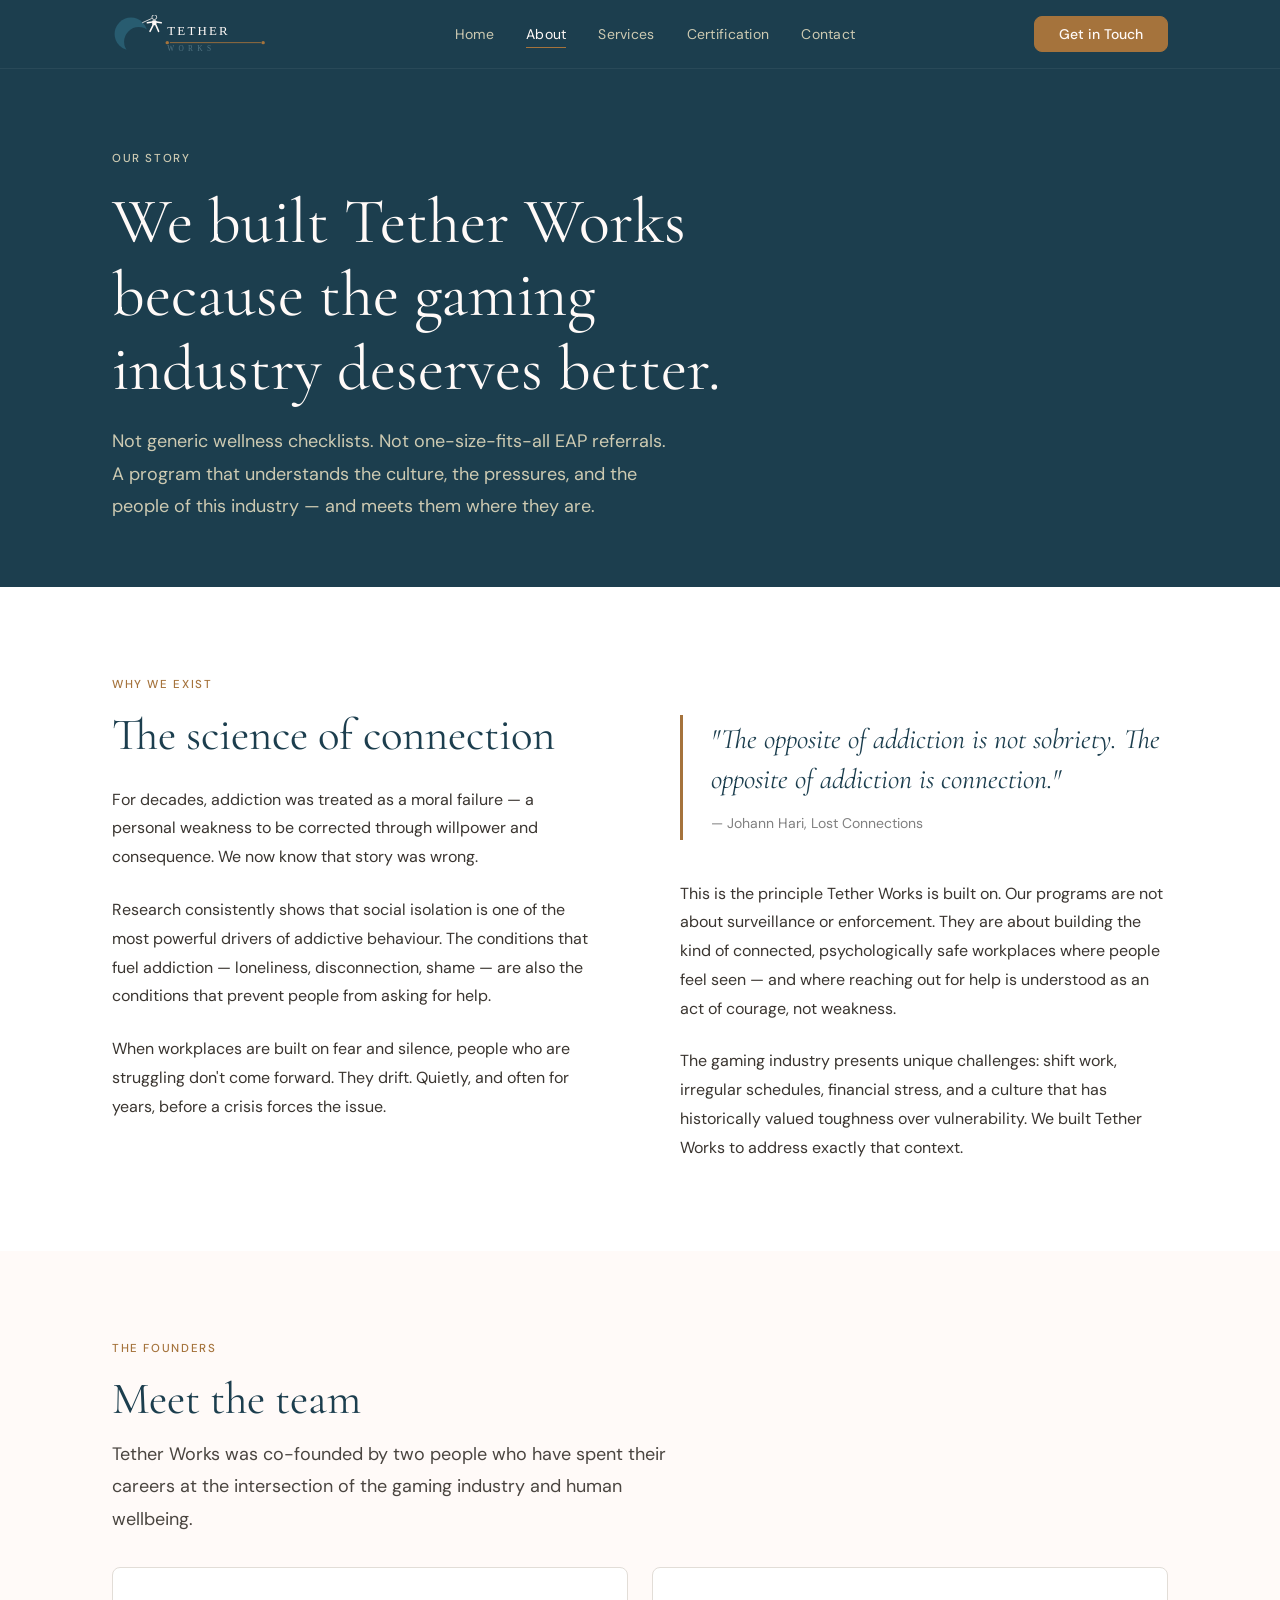
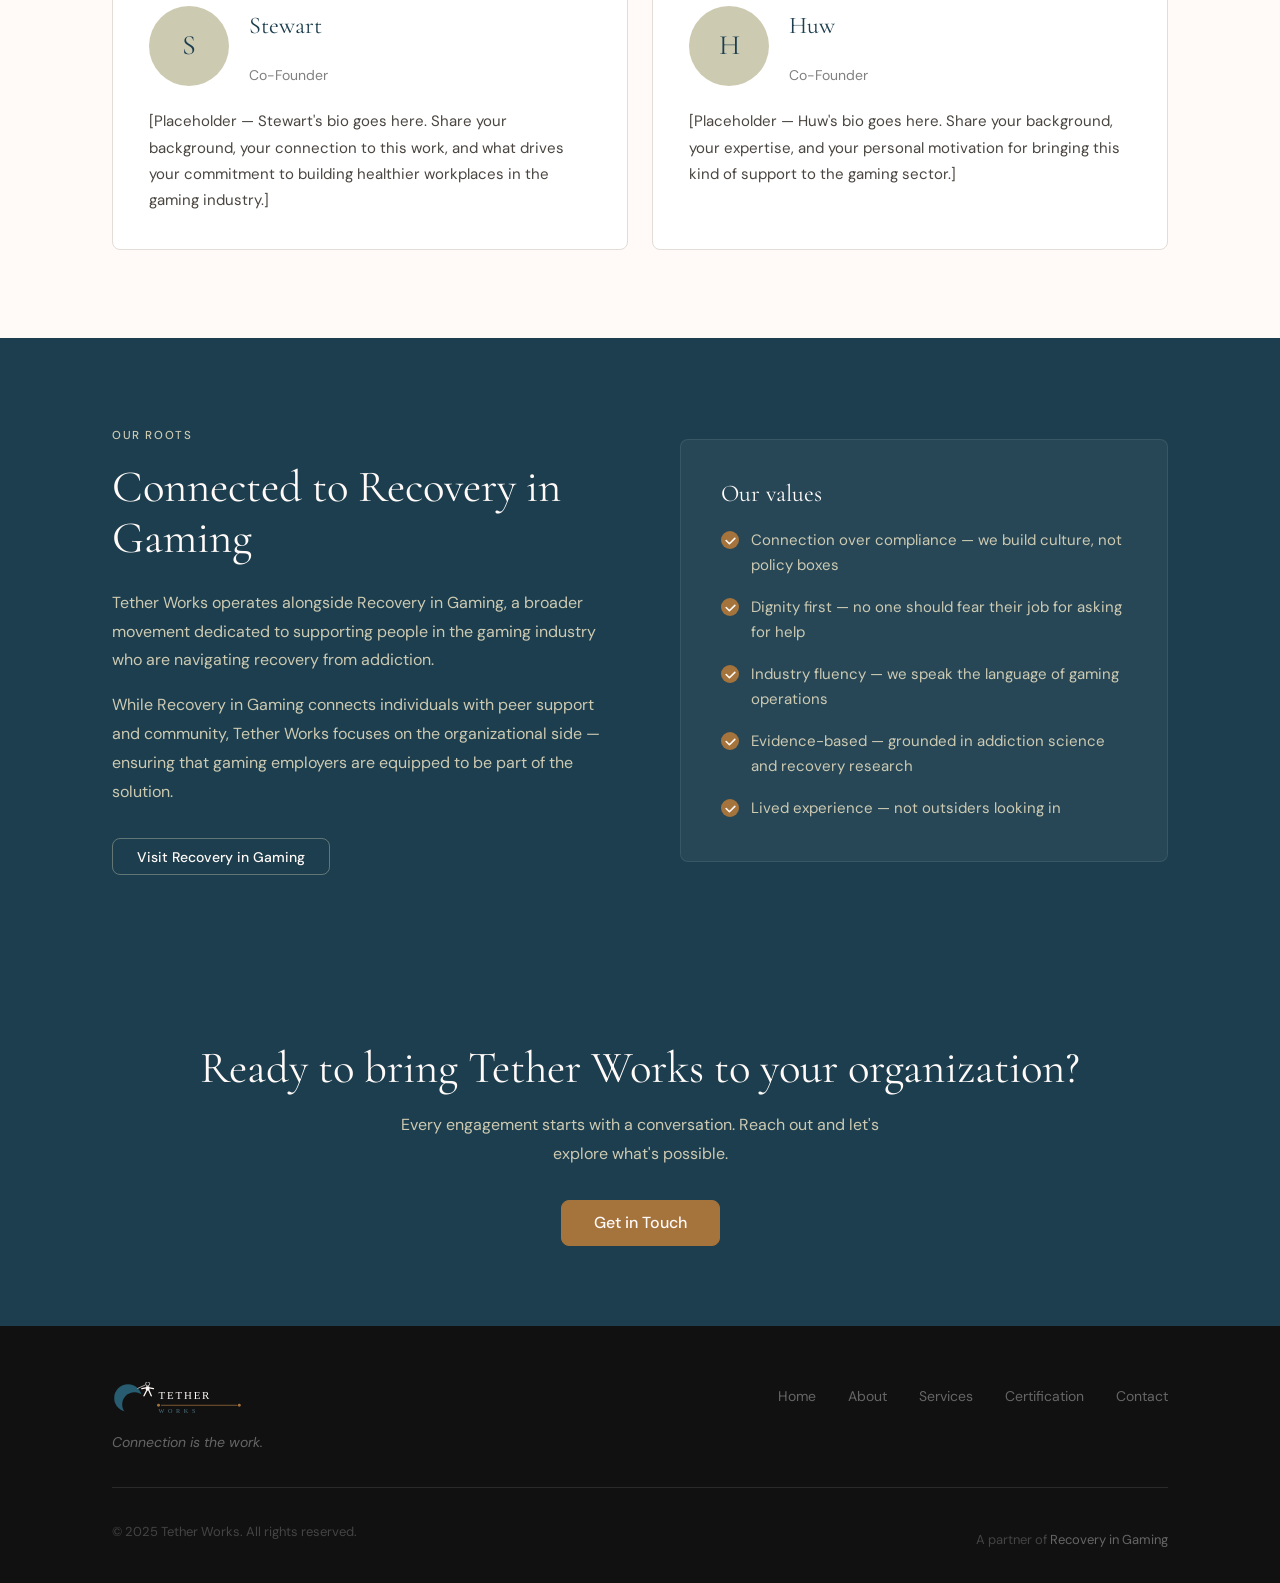
==== about.html @ 8a62e348 "Add files via upload" ====
<!DOCTYPE html>
<html lang="en">
<head>
  <meta charset="UTF-8">
  <meta name="viewport" content="width=device-width, initial-scale=1.0">
  <title>About — Tether Works</title>
  <meta name="description" content="Tether Works was founded on a simple belief: that the opposite of addiction is connection. Meet the team behind the work.">
  <link rel="stylesheet" href="assets/css/style.css">
</head>
<body>

<nav>
  <div class="nav-inner">
    <a href="index.html" class="nav-logo">
      <svg viewBox="0 0 190 44" xmlns="http://www.w3.org/2000/svg">
        <defs><mask id="nm"><rect width="60" height="44" fill="white"/><circle cx="31" cy="31" r="17" fill="black"/></mask></defs>
        <circle cx="22" cy="22" r="19" fill="#285C70" mask="url(#nm)"/>
        <line x1="35" y1="9" x2="46" y2="4" stroke="#FFFAF8" stroke-width="0.9"/>
        <circle cx="49" cy="2.5" r="2.8" fill="none" stroke="#FFFAF8" stroke-width="0.9"/>
        <rect x="46.5" y="6" width="5" height="6" rx="1.5" fill="#FFFAF8"/>
        <line x1="41" y1="9" x2="46.5" y2="8" stroke="#FFFAF8" stroke-width="1.8" stroke-linecap="round"/>
        <line x1="51.5" y1="8" x2="57" y2="9" stroke="#FFFAF8" stroke-width="1.8" stroke-linecap="round"/>
        <line x1="47.5" y1="12" x2="44" y2="19" stroke="#FFFAF8" stroke-width="1.8" stroke-linecap="round"/>
        <line x1="51" y1="12" x2="54" y2="19" stroke="#FFFAF8" stroke-width="1.8" stroke-linecap="round"/>
        <text x="64" y="23" font-size="15" fill="#FFFAF8" font-family="Georgia, serif" letter-spacing="2.5">TETHER</text>
        <circle cx="64" cy="32" r="2" fill="#A5733C"/>
        <line x1="67.5" y1="32" x2="172" y2="32" stroke="#A5733C" stroke-width="1" stroke-linecap="round"/>
        <circle cx="175" cy="32" r="2" fill="#A5733C"/>
        <text x="64" y="42" font-size="8.5" fill="#517380" font-family="Georgia, serif" letter-spacing="5">WORKS</text>
      </svg>
    </a>
    <ul class="nav-links">
      <li><a href="index.html">Home</a></li>
      <li><a href="about.html" class="active">About</a></li>
      <li><a href="services.html">Services</a></li>
      <li><a href="certification.html">Certification</a></li>
      <li><a href="contact.html">Contact</a></li>
    </ul>
    <a href="contact.html" class="btn btn-primary">Get in Touch</a>
  </div>
</nav>

<!-- PAGE HEADER -->
<section class="page-header">
  <div class="container">
    <span class="section-label on-dark" style="color: var(--fog);">Our story</span>
    <h1>We built Tether Works because the gaming industry deserves better.</h1>
    <p class="lead" style="margin-top: 1.25rem;">Not generic wellness checklists. Not one-size-fits-all EAP referrals. A program that understands the culture, the pressures, and the people of this industry — and meets them where they are.</p>
  </div>
</section>

<!-- PHILOSOPHY -->
<section class="bg-white">
  <div class="container">
    <div style="display: grid; grid-template-columns: 1fr 1fr; gap: 5rem; align-items: start;">
      <div>
        <span class="section-label">Why we exist</span>
        <h2 style="color: var(--depth); margin-bottom: 1.5rem;">The science of connection</h2>
        <p class="mb-3">For decades, addiction was treated as a moral failure — a personal weakness to be corrected through willpower and consequence. We now know that story was wrong.</p>
        <p class="mb-3">Research consistently shows that social isolation is one of the most powerful drivers of addictive behaviour. The conditions that fuel addiction — loneliness, disconnection, shame — are also the conditions that prevent people from asking for help.</p>
        <p>When workplaces are built on fear and silence, people who are struggling don't come forward. They drift. Quietly, and often for years, before a crisis forces the issue.</p>
      </div>
      <div>
        <div class="callout">
          <p>"The opposite of addiction is not sobriety. The opposite of addiction is connection."</p>
          <cite>— Johann Hari, Lost Connections</cite>
        </div>
        <p class="mt-3">This is the principle Tether Works is built on. Our programs are not about surveillance or enforcement. They are about building the kind of connected, psychologically safe workplaces where people feel seen — and where reaching out for help is understood as an act of courage, not weakness.</p>
        <p class="mt-3">The gaming industry presents unique challenges: shift work, irregular schedules, financial stress, and a culture that has historically valued toughness over vulnerability. We built Tether Works to address exactly that context.</p>
      </div>
    </div>
  </div>
</section>

<!-- FOUNDERS -->
<section>
  <div class="container">
    <span class="section-label">The founders</span>
    <h2 style="color: var(--depth); margin-bottom: 0.75rem;">Meet the team</h2>
    <p class="lead mb-4" style="max-width: 560px;">Tether Works was co-founded by two people who have spent their careers at the intersection of the gaming industry and human wellbeing.</p>
    <div class="founder-grid">
      <div class="founder-card">
        <div class="founder-header">
          <div class="founder-avatar">S</div>
          <div>
            <p class="founder-name">Stewart</p>
            <p class="founder-title">Co-Founder</p>
          </div>
        </div>
        <p class="founder-bio">[Placeholder — Stewart's bio goes here. Share your background, your connection to this work, and what drives your commitment to building healthier workplaces in the gaming industry.]</p>
      </div>
      <div class="founder-card">
        <div class="founder-header">
          <div class="founder-avatar">H</div>
          <div>
            <p class="founder-name">Huw</p>
            <p class="founder-title">Co-Founder</p>
          </div>
        </div>
        <p class="founder-bio">[Placeholder — Huw's bio goes here. Share your background, your expertise, and your personal motivation for bringing this kind of support to the gaming sector.]</p>
      </div>
    </div>
  </div>
</section>

<!-- RECOVERY IN GAMING CONNECTION -->
<section class="bg-depth">
  <div class="container" style="display: grid; grid-template-columns: 1fr 1fr; gap: 5rem; align-items: center;">
    <div>
      <span class="section-label on-dark" style="color: var(--fog);">Our roots</span>
      <h2 style="color: var(--stardust); margin-bottom: 1.5rem;">Connected to Recovery in Gaming</h2>
      <p style="color: var(--fog); margin-bottom: 1rem;">Tether Works operates alongside Recovery in Gaming, a broader movement dedicated to supporting people in the gaming industry who are navigating recovery from addiction.</p>
      <p style="color: var(--fog);">While Recovery in Gaming connects individuals with peer support and community, Tether Works focuses on the organizational side — ensuring that gaming employers are equipped to be part of the solution.</p>
      <div class="mt-4">
        <a href="https://www.recoveryingaming.com" target="_blank" class="btn btn-ghost">Visit Recovery in Gaming</a>
      </div>
    </div>
    <div>
      <div style="background: rgba(255,255,255,0.05); border-radius: var(--r); padding: 2.5rem; border: 1px solid rgba(255,255,255,0.08);">
        <h3 style="color: var(--stardust); margin-bottom: 1.25rem; font-size: 1.5rem;">Our values</h3>
        <ul class="check-list" style="gap: 1rem;">
          <li style="color: var(--fog);">Connection over compliance — we build culture, not policy boxes</li>
          <li style="color: var(--fog);">Dignity first — no one should fear their job for asking for help</li>
          <li style="color: var(--fog);">Industry fluency — we speak the language of gaming operations</li>
          <li style="color: var(--fog);">Evidence-based — grounded in addiction science and recovery research</li>
          <li style="color: var(--fog);">Lived experience — not outsiders looking in</li>
        </ul>
      </div>
    </div>
  </div>
</section>

<!-- CTA BAND -->
<section class="cta-band">
  <div class="container">
    <h2>Ready to bring Tether Works to your organization?</h2>
    <p>Every engagement starts with a conversation. Reach out and let's explore what's possible.</p>
    <a href="contact.html" class="btn btn-primary btn-lg">Get in Touch</a>
  </div>
</section>

<footer>
  <div class="footer-inner" style="max-width: var(--max-w); margin: 0 auto; padding: 0 2rem;">
    <div class="footer-top">
      <div>
        <svg viewBox="0 0 190 44" xmlns="http://www.w3.org/2000/svg" height="32">
          <defs><mask id="fm"><rect width="60" height="44" fill="white"/><circle cx="31" cy="31" r="17" fill="black"/></mask></defs>
          <circle cx="22" cy="22" r="19" fill="#285C70" mask="url(#fm)"/>
          <line x1="35" y1="9" x2="46" y2="4" stroke="#FFFAF8" stroke-width="0.9"/>
          <circle cx="49" cy="2.5" r="2.8" fill="none" stroke="#FFFAF8" stroke-width="0.9"/>
          <rect x="46.5" y="6" width="5" height="6" rx="1.5" fill="#FFFAF8"/>
          <line x1="41" y1="9" x2="46.5" y2="8" stroke="#FFFAF8" stroke-width="1.8" stroke-linecap="round"/>
          <line x1="51.5" y1="8" x2="57" y2="9" stroke="#FFFAF8" stroke-width="1.8" stroke-linecap="round"/>
          <line x1="47.5" y1="12" x2="44" y2="19" stroke="#FFFAF8" stroke-width="1.8" stroke-linecap="round"/>
          <line x1="51" y1="12" x2="54" y2="19" stroke="#FFFAF8" stroke-width="1.8" stroke-linecap="round"/>
          <text x="64" y="23" font-size="15" fill="#FFFAF8" font-family="Georgia, serif" letter-spacing="2.5">TETHER</text>
          <circle cx="64" cy="32" r="2" fill="#A5733C"/>
          <line x1="67.5" y1="32" x2="172" y2="32" stroke="#A5733C" stroke-width="1"/>
          <circle cx="175" cy="32" r="2" fill="#A5733C"/>
          <text x="64" y="42" font-size="8.5" fill="#517380" font-family="Georgia, serif" letter-spacing="5">WORKS</text>
        </svg>
        <p class="footer-tagline">Connection is the work.</p>
      </div>
      <ul class="footer-links">
        <li><a href="index.html">Home</a></li>
        <li><a href="about.html">About</a></li>
        <li><a href="services.html">Services</a></li>
        <li><a href="certification.html">Certification</a></li>
        <li><a href="contact.html">Contact</a></li>
      </ul>
    </div>
    <div class="footer-bottom">
      <p>© 2025 Tether Works. All rights reserved.</p>
      <p>A partner of <a href="https://www.recoveryingaming.com" target="_blank" style="color: #666; text-decoration: none;">Recovery in Gaming</a></p>
    </div>
  </div>
</footer>

</body>
</html>
---- assets/css/style.css ----
@import url('https://fonts.googleapis.com/css2?family=Cormorant+Garamond:ital,wght@0,300;0,400;0,500;1,300;1,400&family=DM+Sans:opsz,wght@9..40,300;9..40,400;9..40,500&display=swap');

:root {
  --depth:     #1C3E4E;
  --depth-dk:  #111F28;
  --lifeline:  #A5733C;
  --lifeline-dk:#8B612E;
  --horizon:   #517380;
  --haze:      #808080;
  --fog:       #CDCAB2;
  --stardust:  #FFFAF8;
  --charcoal:  #111111;
  --white:     #ffffff;
  --border:    #E2DDD7;
  --max-w:     1120px;
  --r:         8px;
}

*, *::before, *::after { box-sizing: border-box; margin: 0; padding: 0; }
html { font-size: 16px; scroll-behavior: smooth; }

body {
  font-family: 'DM Sans', system-ui, sans-serif;
  background: var(--stardust);
  color: var(--charcoal);
  line-height: 1.7;
  -webkit-font-smoothing: antialiased;
}

/* ─── NAV ──────────────────────────────────────── */
nav {
  position: sticky; top: 0; z-index: 100;
  background: var(--depth);
  border-bottom: 1px solid rgba(255,255,255,0.06);
}
.nav-inner {
  max-width: var(--max-w); margin: 0 auto; padding: 0 2rem;
  display: flex; align-items: center; justify-content: space-between; height: 68px;
}
.nav-logo { display: flex; align-items: center; text-decoration: none; }
.nav-logo svg { height: 38px; width: auto; }
.nav-links { display: flex; align-items: center; gap: 2rem; list-style: none; }
.nav-links a {
  color: var(--fog); text-decoration: none;
  font-size: 0.875rem; font-weight: 400; letter-spacing: 0.02em;
  transition: color 0.2s; padding: 4px 0;
  border-bottom: 1.5px solid transparent;
}
.nav-links a:hover { color: var(--stardust); }
.nav-links a.active { color: var(--stardust); border-bottom-color: var(--lifeline); }

/* ─── BUTTONS ───────────────────────────────────── */
.btn {
  display: inline-block; padding: 0.65rem 1.5rem; border-radius: var(--r);
  font-family: 'DM Sans', sans-serif; font-size: 0.875rem; font-weight: 500;
  text-decoration: none; cursor: pointer; transition: all 0.2s;
  border: 1.5px solid transparent; line-height: 1;
}
.btn-primary { background: var(--lifeline); color: var(--stardust); border-color: var(--lifeline); }
.btn-primary:hover { background: var(--lifeline-dk); border-color: var(--lifeline-dk); }
.btn-ghost { background: transparent; color: var(--stardust); border-color: rgba(205,202,178,0.4); }
.btn-ghost:hover { border-color: var(--stardust); color: var(--stardust); }
.btn-outline { background: transparent; color: var(--depth); border-color: var(--depth); }
.btn-outline:hover { background: var(--depth); color: var(--stardust); }
.btn-lg { padding: 0.85rem 2rem; font-size: 1rem; }

/* ─── LAYOUT ────────────────────────────────────── */
.container { max-width: var(--max-w); margin: 0 auto; padding: 0 2rem; }
section { padding: 5.5rem 0; }
section.bg-depth { background: var(--depth); }
section.bg-fog { background: var(--fog); }
section.bg-white { background: var(--white); }
section.bg-dark { background: var(--charcoal); }

/* ─── TYPE ──────────────────────────────────────── */
h1, h2, h3, h4 {
  font-family: 'Cormorant Garamond', Georgia, serif;
  font-weight: 400; line-height: 1.15;
}
h1 { font-size: clamp(2.75rem, 5vw, 4.25rem); }
h2 { font-size: clamp(2rem, 3.5vw, 2.875rem); }
h3 { font-size: clamp(1.375rem, 2vw, 1.75rem); }
h4 { font-size: 1.25rem; }
p { color: #3A3530; line-height: 1.8; }
p + p { margin-top: 1rem; }
.lead { font-size: 1.125rem; color: #4A4540; }
.muted { color: var(--haze); }
.small { font-size: 0.875rem; }

.section-label {
  font-size: 0.72rem; font-weight: 500;
  letter-spacing: 0.14em; text-transform: uppercase;
  color: var(--lifeline); margin-bottom: 1rem; display: block;
}
.section-label.on-dark { color: var(--fog); }

/* ─── TETHER MOTIF ──────────────────────────────── */
.tether-line {
  display: flex; align-items: center; gap: 0;
  margin: 1.75rem 0;
}
.tether-dot {
  width: 8px; height: 8px; border-radius: 50%;
  background: var(--lifeline); flex-shrink: 0;
}
.tether-dot.on-dark { background: rgba(165,115,60,0.6); }
.tether-rule {
  width: 80px; height: 1.5px; background: var(--lifeline);
}
.tether-rule.on-dark { background: rgba(165,115,60,0.4); }

/* ─── HERO ──────────────────────────────────────── */
.hero { background: var(--depth); padding: 8rem 0 6rem; }
.hero-eyebrow {
  font-size: 0.75rem; font-weight: 500; letter-spacing: 0.14em;
  text-transform: uppercase; color: var(--lifeline); margin-bottom: 1.5rem; display: block;
}
.hero h1 { color: var(--stardust); max-width: 740px; margin-bottom: 1.5rem; }
.hero .lead { color: var(--fog); max-width: 580px; margin-bottom: 2.5rem; }
.hero-ctas { display: flex; gap: 1rem; flex-wrap: wrap; }

/* ─── CARDS ─────────────────────────────────────── */
.card-grid { display: grid; gap: 1.5rem; }
.grid-3 { grid-template-columns: repeat(auto-fit, minmax(280px, 1fr)); }
.grid-2 { grid-template-columns: repeat(auto-fit, minmax(340px, 1fr)); }

.card {
  background: var(--white); border-radius: var(--r);
  padding: 2rem 2rem 2.25rem;
  border: 1px solid var(--border);
  transition: border-color 0.2s;
}
.card:hover { border-color: var(--lifeline); }
.card-bar { width: 28px; height: 2px; background: var(--lifeline); margin-bottom: 1.25rem; }
.card h3 { margin-bottom: 0.75rem; color: var(--depth); }
.card p { font-size: 0.9375rem; }

/* ─── CALLOUT / QUOTE ───────────────────────────── */
.callout {
  border-left: 3px solid var(--lifeline);
  padding: 0.25rem 0 0.25rem 1.75rem; margin: 2.5rem 0;
}
.callout p {
  font-family: 'Cormorant Garamond', Georgia, serif;
  font-size: clamp(1.35rem, 2.5vw, 1.75rem);
  font-style: italic; color: var(--depth); line-height: 1.45;
}
.callout cite { font-size: 0.875rem; color: var(--haze); font-style: normal; display: block; margin-top: 0.75rem; }

/* ─── FOUNDERS ──────────────────────────────────── */
.founder-grid { display: grid; grid-template-columns: repeat(auto-fit, minmax(340px, 1fr)); gap: 1.5rem; }
.founder-card {
  background: var(--white); border-radius: var(--r);
  padding: 2.25rem; border: 1px solid var(--border);
  display: flex; flex-direction: column; gap: 1.25rem;
}
.founder-header { display: flex; align-items: center; gap: 1.25rem; }
.founder-avatar {
  width: 80px; height: 80px; border-radius: 50%;
  background: var(--fog); flex-shrink: 0;
  display: flex; align-items: center; justify-content: center;
  font-family: 'Cormorant Garamond', serif;
  font-size: 1.75rem; color: var(--depth); font-weight: 400;
}
.founder-name { font-family: 'Cormorant Garamond', serif; font-size: 1.5rem; color: var(--depth); margin-bottom: 0.15rem; }
.founder-title { font-size: 0.875rem; color: var(--haze); }
.founder-bio { font-size: 0.9375rem; color: #4A4540; line-height: 1.75; }

/* ─── CERT / FEATURE LIST ───────────────────────── */
.check-list { list-style: none; display: flex; flex-direction: column; gap: 0.75rem; }
.check-list li {
  display: flex; align-items: flex-start; gap: 0.75rem;
  font-size: 0.9375rem; color: #3A3530;
}
.check-list li::before {
  content: '';
  width: 18px; height: 18px; border-radius: 50%;
  background: var(--lifeline); flex-shrink: 0; margin-top: 3px;
  background-image: url("data:image/svg+xml,%3Csvg xmlns='http://www.w3.org/2000/svg' viewBox='0 0 12 12'%3E%3Cpath d='M2 6l3 3 5-5' stroke='%23FFFAF8' stroke-width='1.5' fill='none' stroke-linecap='round' stroke-linejoin='round'/%3E%3C/svg%3E");
  background-size: 70%; background-repeat: no-repeat; background-position: center;
}

/* ─── FORM ──────────────────────────────────────── */
.form-wrap { max-width: 600px; }
.form-group { margin-bottom: 1.25rem; }
.form-group label { display: block; font-size: 0.875rem; font-weight: 500; margin-bottom: 0.4rem; color: var(--depth); }
.form-group input,
.form-group textarea,
.form-group select {
  width: 100%; padding: 0.75rem 1rem;
  border: 1.5px solid var(--border); border-radius: var(--r);
  font-family: 'DM Sans', sans-serif; font-size: 0.9375rem;
  background: var(--white); color: var(--charcoal);
  transition: border-color 0.2s; appearance: none;
}
.form-group input:focus,
.form-group textarea:focus,
.form-group select:focus { outline: none; border-color: var(--lifeline); }
.form-group textarea { min-height: 140px; resize: vertical; }
.form-row { display: grid; grid-template-columns: 1fr 1fr; gap: 1rem; }

/* ─── CTA BAND ──────────────────────────────────── */
.cta-band { background: var(--depth); padding: 5rem 0; text-align: center; }
.cta-band h2 { color: var(--stardust); margin-bottom: 1rem; }
.cta-band p { color: var(--fog); max-width: 520px; margin: 0 auto 2rem; }

/* ─── FOOTER ────────────────────────────────────── */
footer { background: var(--charcoal); padding: 3.5rem 0 2rem; }
.footer-top {
  display: flex; justify-content: space-between; align-items: flex-start;
  gap: 2rem; padding-bottom: 2rem;
  border-bottom: 1px solid #2A2A2A; margin-bottom: 1.5rem;
}
.footer-tagline { font-style: italic; font-size: 0.875rem; color: #666; margin-top: 0.5rem; }
.footer-links { list-style: none; display: flex; gap: 2rem; flex-wrap: wrap; align-items: center; }
.footer-links a { color: #666; text-decoration: none; font-size: 0.875rem; transition: color 0.2s; }
.footer-links a:hover { color: var(--fog); }
.footer-bottom { display: flex; justify-content: space-between; align-items: center; }
.footer-bottom p { font-size: 0.8125rem; color: #444; }

/* ─── STAT STRIP ────────────────────────────────── */
.stat-strip { display: grid; grid-template-columns: repeat(auto-fit, minmax(180px, 1fr)); gap: 0; }
.stat-item {
  padding: 2.5rem 2rem; border-right: 1px solid rgba(255,255,255,0.08);
  text-align: center;
}
.stat-item:last-child { border-right: none; }
.stat-num {
  font-family: 'Cormorant Garamond', serif;
  font-size: 3rem; color: var(--stardust); line-height: 1; margin-bottom: 0.5rem;
}
.stat-label { font-size: 0.8125rem; color: var(--fog); letter-spacing: 0.04em; }

/* ─── PAGE HEADER ───────────────────────────────── */
.page-header { background: var(--depth); padding: 5rem 0 4rem; }
.page-header h1 { color: var(--stardust); max-width: 680px; margin-bottom: 1rem; }
.page-header .lead { color: var(--fog); max-width: 560px; }

/* ─── UTILS ─────────────────────────────────────── */
.text-center { text-align: center; }
.text-depth { color: var(--depth) !important; }
.text-stardust { color: var(--stardust) !important; }
.text-fog { color: var(--fog) !important; }
.mb-1 { margin-bottom: 0.5rem; } .mb-2 { margin-bottom: 1rem; }
.mb-3 { margin-bottom: 1.5rem; } .mb-4 { margin-bottom: 2rem; }
.mt-3 { margin-top: 1.5rem; } .mt-4 { margin-top: 2rem; }

/* ─── DIVIDER ───────────────────────────────────── */
.tether-divider {
  display: flex; align-items: center; gap: 12px;
  margin: 3rem 0;
}
.tether-divider .dot { width: 7px; height: 7px; border-radius: 50%; background: var(--lifeline); flex-shrink: 0; }
.tether-divider .rule { flex: 1; height: 1px; background: var(--border); }

@media (max-width: 768px) {
  .nav-links { display: none; }
  section { padding: 3.5rem 0; }
  .hero { padding: 5rem 0 4rem; }
  .form-row { grid-template-columns: 1fr; }
  .footer-top { flex-direction: column; }
  .footer-bottom { flex-direction: column; gap: 0.5rem; text-align: center; }
  .stat-strip { grid-template-columns: 1fr 1fr; }
  .stat-item { border-right: none; border-bottom: 1px solid rgba(255,255,255,0.08); }
}
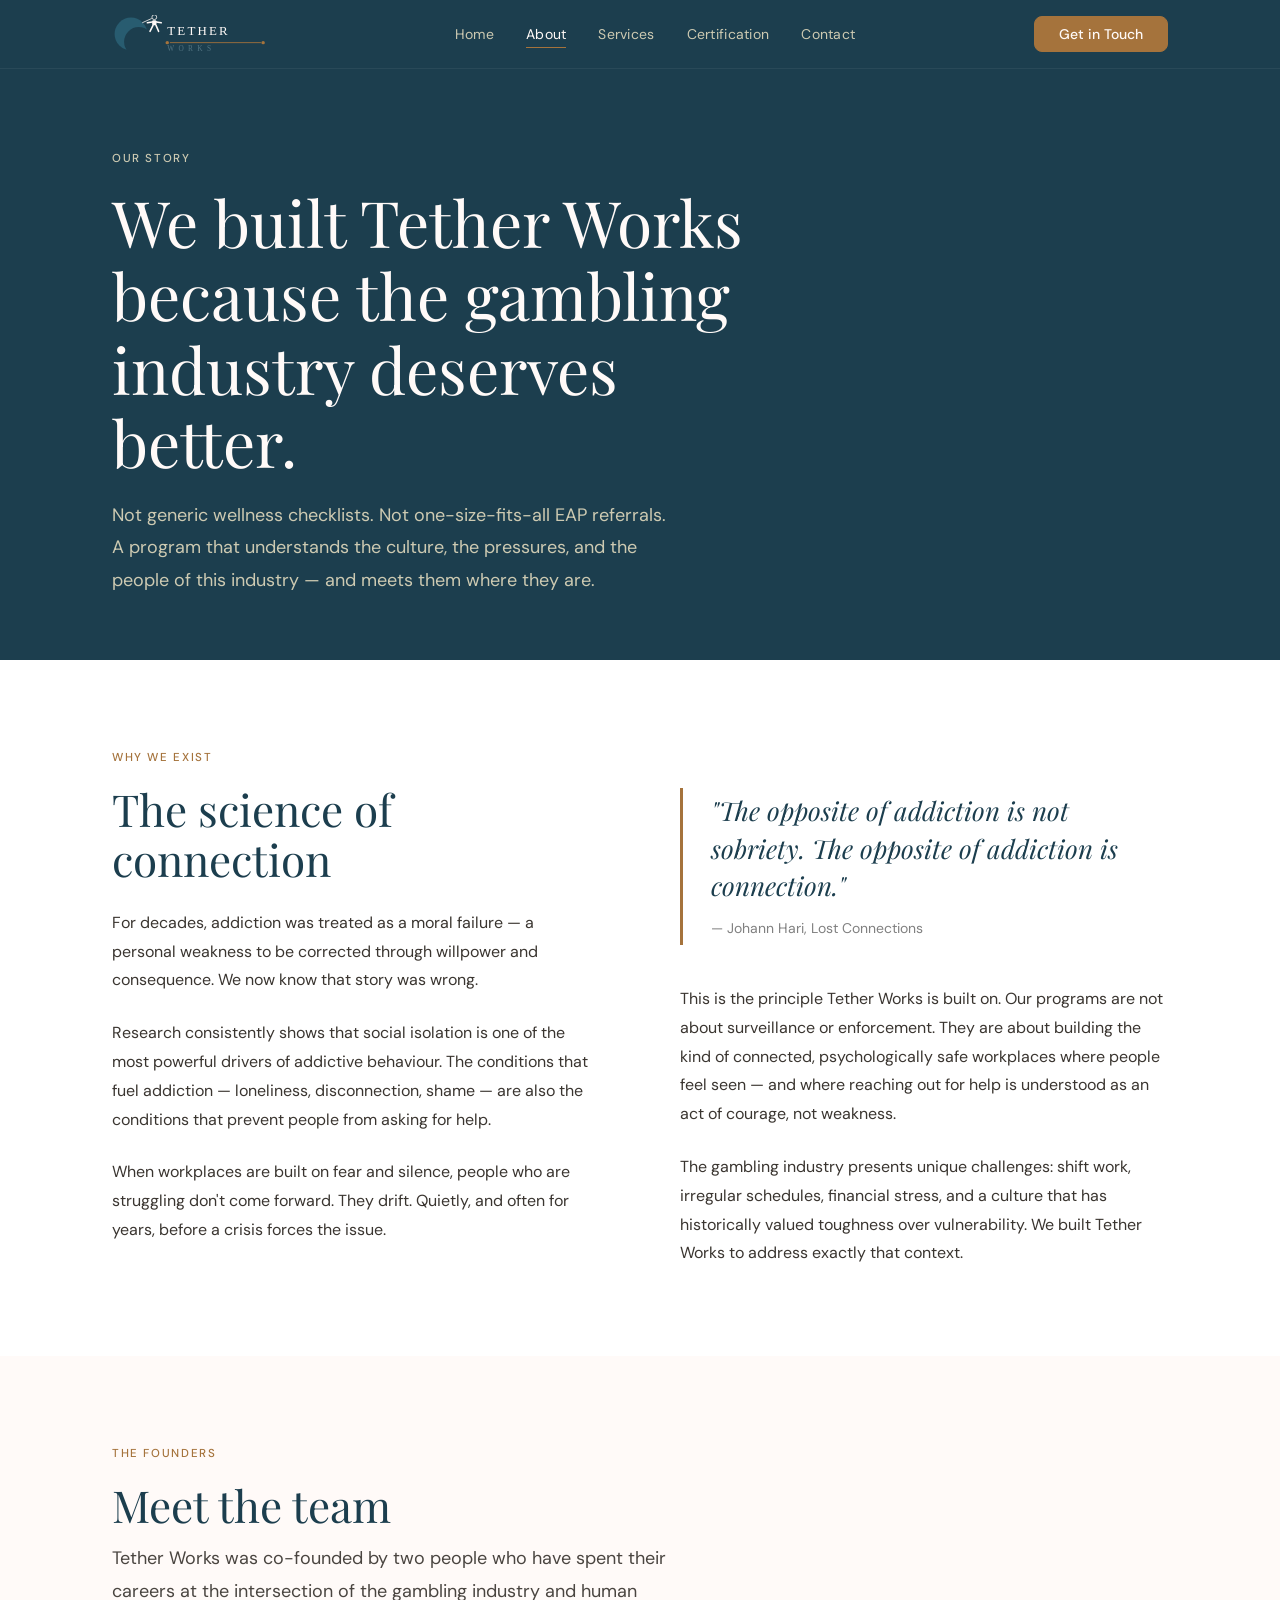
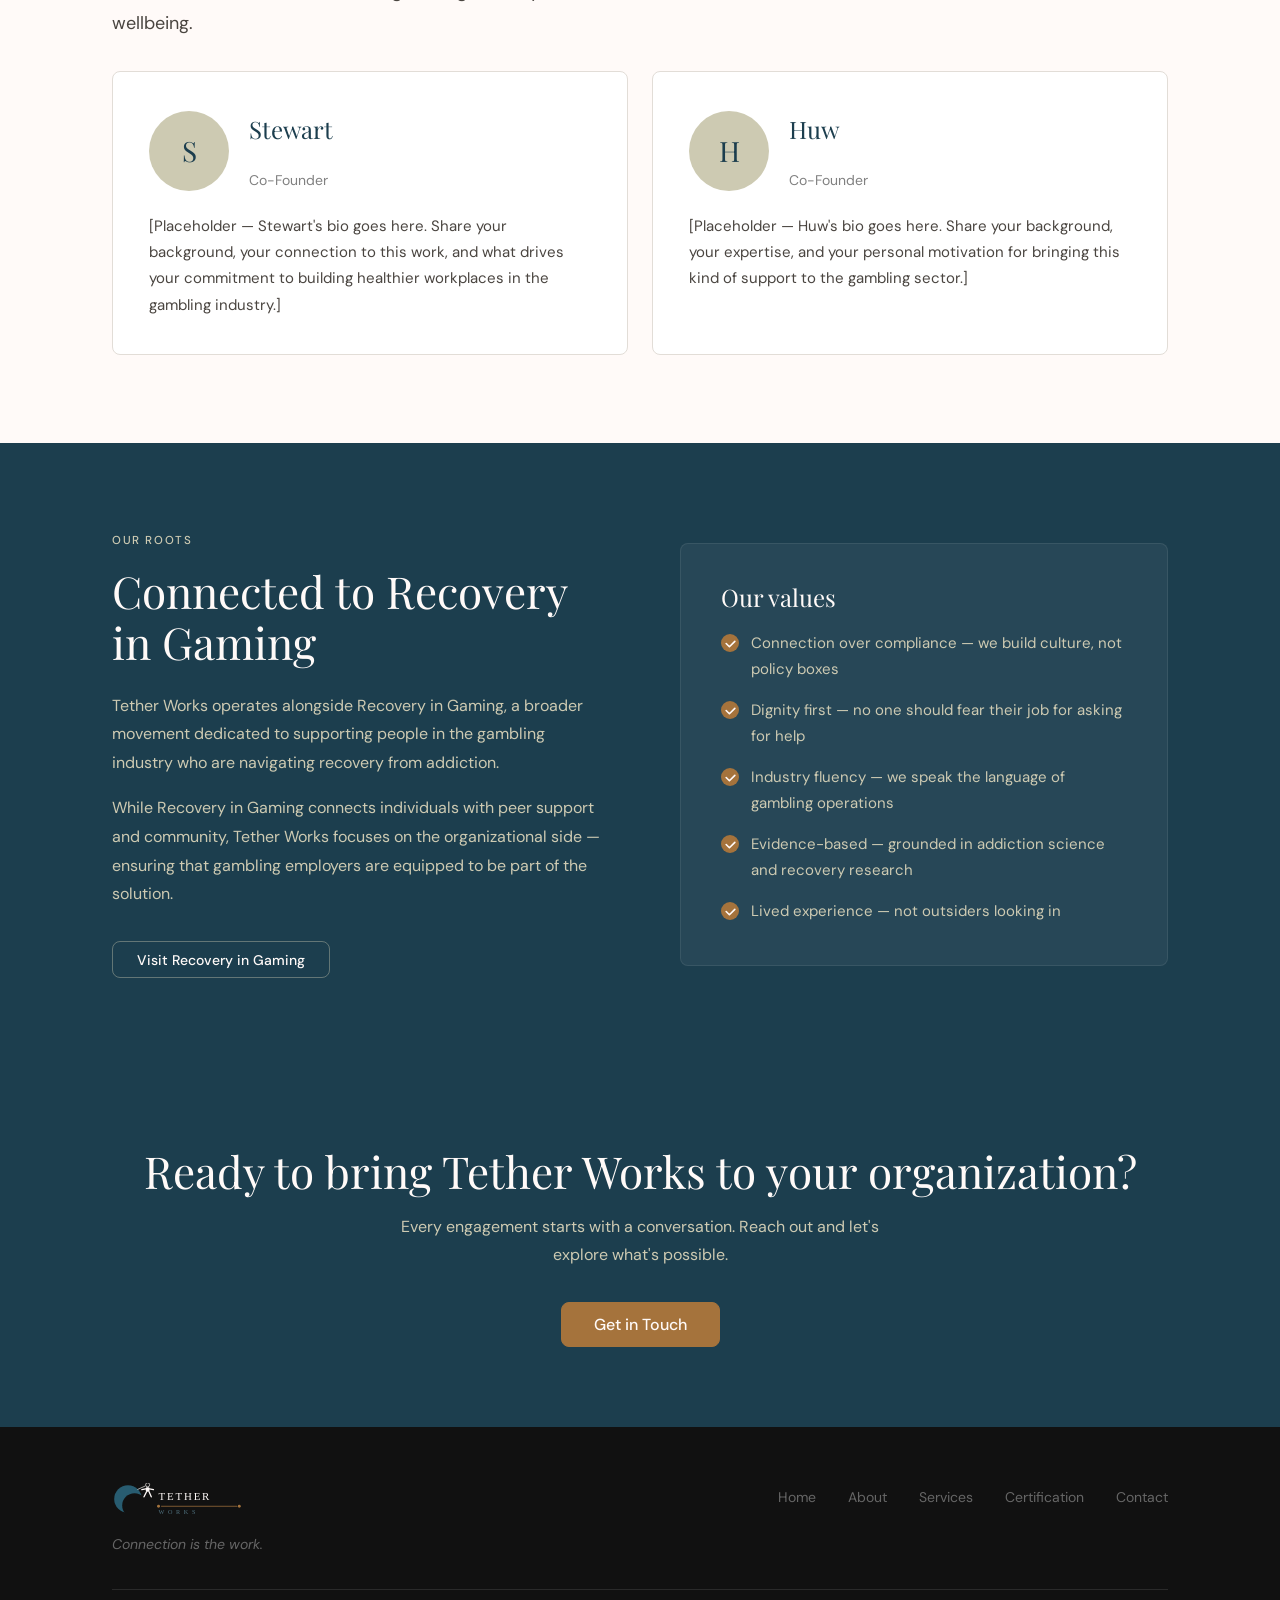
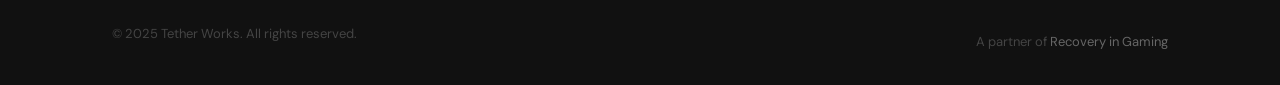
==== commit ef524a35: "Replace gaming with gambling throughout (about)" ====
--- a/about.html
+++ b/about.html
@@ -40,16 +40,14 @@
   </div>
 </nav>
 
-<!-- PAGE HEADER -->
 <section class="page-header">
   <div class="container">
     <span class="section-label on-dark" style="color: var(--fog);">Our story</span>
-    <h1>We built Tether Works because the gaming industry deserves better.</h1>
+    <h1>We built Tether Works because the gambling industry deserves better.</h1>
     <p class="lead" style="margin-top: 1.25rem;">Not generic wellness checklists. Not one-size-fits-all EAP referrals. A program that understands the culture, the pressures, and the people of this industry — and meets them where they are.</p>
   </div>
 </section>
 
-<!-- PHILOSOPHY -->
 <section class="bg-white">
   <div class="container">
     <div style="display: grid; grid-template-columns: 1fr 1fr; gap: 5rem; align-items: start;">
@@ -66,18 +64,17 @@
           <cite>— Johann Hari, Lost Connections</cite>
         </div>
         <p class="mt-3">This is the principle Tether Works is built on. Our programs are not about surveillance or enforcement. They are about building the kind of connected, psychologically safe workplaces where people feel seen — and where reaching out for help is understood as an act of courage, not weakness.</p>
-        <p class="mt-3">The gaming industry presents unique challenges: shift work, irregular schedules, financial stress, and a culture that has historically valued toughness over vulnerability. We built Tether Works to address exactly that context.</p>
+        <p class="mt-3">The gambling industry presents unique challenges: shift work, irregular schedules, financial stress, and a culture that has historically valued toughness over vulnerability. We built Tether Works to address exactly that context.</p>
       </div>
     </div>
   </div>
 </section>
 
-<!-- FOUNDERS -->
 <section>
   <div class="container">
     <span class="section-label">The founders</span>
     <h2 style="color: var(--depth); margin-bottom: 0.75rem;">Meet the team</h2>
-    <p class="lead mb-4" style="max-width: 560px;">Tether Works was co-founded by two people who have spent their careers at the intersection of the gaming industry and human wellbeing.</p>
+    <p class="lead mb-4" style="max-width: 560px;">Tether Works was co-founded by two people who have spent their careers at the intersection of the gambling industry and human wellbeing.</p>
     <div class="founder-grid">
       <div class="founder-card">
         <div class="founder-header">
@@ -87,7 +84,7 @@
             <p class="founder-title">Co-Founder</p>
           </div>
         </div>
-        <p class="founder-bio">[Placeholder — Stewart's bio goes here. Share your background, your connection to this work, and what drives your commitment to building healthier workplaces in the gaming industry.]</p>
+        <p class="founder-bio">[Placeholder — Stewart's bio goes here. Share your background, your connection to this work, and what drives your commitment to building healthier workplaces in the gambling industry.]</p>
       </div>
       <div class="founder-card">
         <div class="founder-header">
@@ -97,23 +94,20 @@
             <p class="founder-title">Co-Founder</p>
           </div>
         </div>
-        <p class="founder-bio">[Placeholder — Huw's bio goes here. Share your background, your expertise, and your personal motivation for bringing this kind of support to the gaming sector.]</p>
+        <p class="founder-bio">[Placeholder — Huw's bio goes here. Share your background, your expertise, and your personal motivation for bringing this kind of support to the gambling sector.]</p>
       </div>
     </div>
   </div>
 </section>
 
-<!-- RECOVERY IN GAMING CONNECTION -->
 <section class="bg-depth">
   <div class="container" style="display: grid; grid-template-columns: 1fr 1fr; gap: 5rem; align-items: center;">
     <div>
       <span class="section-label on-dark" style="color: var(--fog);">Our roots</span>
       <h2 style="color: var(--stardust); margin-bottom: 1.5rem;">Connected to Recovery in Gaming</h2>
-      <p style="color: var(--fog); margin-bottom: 1rem;">Tether Works operates alongside Recovery in Gaming, a broader movement dedicated to supporting people in the gaming industry who are navigating recovery from addiction.</p>
-      <p style="color: var(--fog);">While Recovery in Gaming connects individuals with peer support and community, Tether Works focuses on the organizational side — ensuring that gaming employers are equipped to be part of the solution.</p>
-      <div class="mt-4">
-        <a href="https://www.recoveryingaming.com" target="_blank" class="btn btn-ghost">Visit Recovery in Gaming</a>
-      </div>
+      <p style="color: var(--fog); margin-bottom: 1rem;">Tether Works operates alongside Recovery in Gaming, a broader movement dedicated to supporting people in the gambling industry who are navigating recovery from addiction.</p>
+      <p style="color: var(--fog);">While Recovery in Gaming connects individuals with peer support and community, Tether Works focuses on the organizational side — ensuring that gambling employers are equipped to be part of the solution.</p>
+      <div class="mt-4"><a href="https://www.recoveryingaming.com" target="_blank" class="btn btn-ghost">Visit Recovery in Gaming</a></div>
     </div>
     <div>
       <div style="background: rgba(255,255,255,0.05); border-radius: var(--r); padding: 2.5rem; border: 1px solid rgba(255,255,255,0.08);">
@@ -121,7 +115,7 @@
         <ul class="check-list" style="gap: 1rem;">
           <li style="color: var(--fog);">Connection over compliance — we build culture, not policy boxes</li>
           <li style="color: var(--fog);">Dignity first — no one should fear their job for asking for help</li>
-          <li style="color: var(--fog);">Industry fluency — we speak the language of gaming operations</li>
+          <li style="color: var(--fog);">Industry fluency — we speak the language of gambling operations</li>
           <li style="color: var(--fog);">Evidence-based — grounded in addiction science and recovery research</li>
           <li style="color: var(--fog);">Lived experience — not outsiders looking in</li>
         </ul>
@@ -130,7 +124,6 @@
   </div>
 </section>
 
-<!-- CTA BAND -->
 <section class="cta-band">
   <div class="container">
     <h2>Ready to bring Tether Works to your organization?</h2>
--- a/assets/css/style.css
+++ b/assets/css/style.css
@@ -1,4 +1,4 @@
-@import url('https://fonts.googleapis.com/css2?family=Cormorant+Garamond:ital,wght@0,300;0,400;0,500;1,300;1,400&family=DM+Sans:opsz,wght@9..40,300;9..40,400;9..40,500&display=swap');
+@import url('https://fonts.googleapis.com/css2?family=Playfair+Display:ital,wght@0,400;0,500;0,700;1,400;1,500&family=DM+Sans:opsz,wght@9..40,400;9..40,500&display=swap');
 
 :root {
   --depth:     #1C3E4E;
@@ -18,44 +18,18 @@
 
 *, *::before, *::after { box-sizing: border-box; margin: 0; padding: 0; }
 html { font-size: 16px; scroll-behavior: smooth; }
+body { font-family: 'DM Sans', system-ui, sans-serif; background: var(--stardust); color: var(--charcoal); line-height: 1.7; -webkit-font-smoothing: antialiased; }
 
-body {
-  font-family: 'DM Sans', system-ui, sans-serif;
-  background: var(--stardust);
-  color: var(--charcoal);
-  line-height: 1.7;
-  -webkit-font-smoothing: antialiased;
-}
-
-/* ─── NAV ──────────────────────────────────────── */
-nav {
-  position: sticky; top: 0; z-index: 100;
-  background: var(--depth);
-  border-bottom: 1px solid rgba(255,255,255,0.06);
-}
-.nav-inner {
-  max-width: var(--max-w); margin: 0 auto; padding: 0 2rem;
-  display: flex; align-items: center; justify-content: space-between; height: 68px;
-}
+nav { position: sticky; top: 0; z-index: 100; background: var(--depth); border-bottom: 1px solid rgba(255,255,255,0.06); }
+.nav-inner { max-width: var(--max-w); margin: 0 auto; padding: 0 2rem; display: flex; align-items: center; justify-content: space-between; height: 68px; }
 .nav-logo { display: flex; align-items: center; text-decoration: none; }
 .nav-logo svg { height: 38px; width: auto; }
 .nav-links { display: flex; align-items: center; gap: 2rem; list-style: none; }
-.nav-links a {
-  color: var(--fog); text-decoration: none;
-  font-size: 0.875rem; font-weight: 400; letter-spacing: 0.02em;
-  transition: color 0.2s; padding: 4px 0;
-  border-bottom: 1.5px solid transparent;
-}
+.nav-links a { color: var(--fog); text-decoration: none; font-size: 0.875rem; font-weight: 400; letter-spacing: 0.02em; transition: color 0.2s; padding: 4px 0; border-bottom: 1.5px solid transparent; }
 .nav-links a:hover { color: var(--stardust); }
 .nav-links a.active { color: var(--stardust); border-bottom-color: var(--lifeline); }
 
-/* ─── BUTTONS ───────────────────────────────────── */
-.btn {
-  display: inline-block; padding: 0.65rem 1.5rem; border-radius: var(--r);
-  font-family: 'DM Sans', sans-serif; font-size: 0.875rem; font-weight: 500;
-  text-decoration: none; cursor: pointer; transition: all 0.2s;
-  border: 1.5px solid transparent; line-height: 1;
-}
+.btn { display: inline-block; padding: 0.65rem 1.5rem; border-radius: var(--r); font-family: 'DM Sans', sans-serif; font-size: 0.875rem; font-weight: 500; text-decoration: none; cursor: pointer; transition: all 0.2s; border: 1.5px solid transparent; line-height: 1; }
 .btn-primary { background: var(--lifeline); color: var(--stardust); border-color: var(--lifeline); }
 .btn-primary:hover { background: var(--lifeline-dk); border-color: var(--lifeline-dk); }
 .btn-ghost { background: transparent; color: var(--stardust); border-color: rgba(205,202,178,0.4); }
@@ -64,7 +38,6 @@
 .btn-outline:hover { background: var(--depth); color: var(--stardust); }
 .btn-lg { padding: 0.85rem 2rem; font-size: 1rem; }
 
-/* ─── LAYOUT ────────────────────────────────────── */
 .container { max-width: var(--max-w); margin: 0 auto; padding: 0 2rem; }
 section { padding: 5.5rem 0; }
 section.bg-depth { background: var(--depth); }
@@ -72,145 +45,70 @@
 section.bg-white { background: var(--white); }
 section.bg-dark { background: var(--charcoal); }
 
-/* ─── TYPE ──────────────────────────────────────── */
-h1, h2, h3, h4 {
-  font-family: 'Cormorant Garamond', Georgia, serif;
-  font-weight: 400; line-height: 1.15;
-}
-h1 { font-size: clamp(2.75rem, 5vw, 4.25rem); }
-h2 { font-size: clamp(2rem, 3.5vw, 2.875rem); }
-h3 { font-size: clamp(1.375rem, 2vw, 1.75rem); }
-h4 { font-size: 1.25rem; }
+h1, h2, h3, h4 { font-family: 'Playfair Display', Georgia, serif; font-weight: 400; line-height: 1.15; }
+h1 { font-size: clamp(2.5rem, 5vw, 4rem); }
+h2 { font-size: clamp(1.875rem, 3.5vw, 2.75rem); }
+h3 { font-size: clamp(1.25rem, 2vw, 1.625rem); }
+h4 { font-size: 1.2rem; }
 p { color: #3A3530; line-height: 1.8; }
 p + p { margin-top: 1rem; }
 .lead { font-size: 1.125rem; color: #4A4540; }
 .muted { color: var(--haze); }
 .small { font-size: 0.875rem; }
 
-.section-label {
-  font-size: 0.72rem; font-weight: 500;
-  letter-spacing: 0.14em; text-transform: uppercase;
-  color: var(--lifeline); margin-bottom: 1rem; display: block;
-}
+.section-label { font-size: 0.72rem; font-weight: 500; letter-spacing: 0.14em; text-transform: uppercase; color: var(--lifeline); margin-bottom: 1rem; display: block; }
 .section-label.on-dark { color: var(--fog); }
 
-/* ─── TETHER MOTIF ──────────────────────────────── */
-.tether-line {
-  display: flex; align-items: center; gap: 0;
-  margin: 1.75rem 0;
-}
-.tether-dot {
-  width: 8px; height: 8px; border-radius: 50%;
-  background: var(--lifeline); flex-shrink: 0;
-}
+.tether-line { display: flex; align-items: center; gap: 0; margin: 1.75rem 0; }
+.tether-dot { width: 8px; height: 8px; border-radius: 50%; background: var(--lifeline); flex-shrink: 0; }
 .tether-dot.on-dark { background: rgba(165,115,60,0.6); }
-.tether-rule {
-  width: 80px; height: 1.5px; background: var(--lifeline);
-}
+.tether-rule { width: 80px; height: 1.5px; background: var(--lifeline); }
 .tether-rule.on-dark { background: rgba(165,115,60,0.4); }
 
-/* ─── HERO ──────────────────────────────────────── */
 .hero { background: var(--depth); padding: 8rem 0 6rem; }
-.hero-eyebrow {
-  font-size: 0.75rem; font-weight: 500; letter-spacing: 0.14em;
-  text-transform: uppercase; color: var(--lifeline); margin-bottom: 1.5rem; display: block;
-}
+.hero-eyebrow { font-size: 0.75rem; font-weight: 500; letter-spacing: 0.14em; text-transform: uppercase; color: var(--lifeline); margin-bottom: 1.5rem; display: block; }
 .hero h1 { color: var(--stardust); max-width: 740px; margin-bottom: 1.5rem; }
 .hero .lead { color: var(--fog); max-width: 580px; margin-bottom: 2.5rem; }
 .hero-ctas { display: flex; gap: 1rem; flex-wrap: wrap; }
 
-/* ─── CARDS ─────────────────────────────────────── */
 .card-grid { display: grid; gap: 1.5rem; }
 .grid-3 { grid-template-columns: repeat(auto-fit, minmax(280px, 1fr)); }
 .grid-2 { grid-template-columns: repeat(auto-fit, minmax(340px, 1fr)); }
-
-.card {
-  background: var(--white); border-radius: var(--r);
-  padding: 2rem 2rem 2.25rem;
-  border: 1px solid var(--border);
-  transition: border-color 0.2s;
-}
+.card { background: var(--white); border-radius: var(--r); padding: 2rem 2rem 2.25rem; border: 1px solid var(--border); transition: border-color 0.2s; }
 .card:hover { border-color: var(--lifeline); }
 .card-bar { width: 28px; height: 2px; background: var(--lifeline); margin-bottom: 1.25rem; }
 .card h3 { margin-bottom: 0.75rem; color: var(--depth); }
 .card p { font-size: 0.9375rem; }
 
-/* ─── CALLOUT / QUOTE ───────────────────────────── */
-.callout {
-  border-left: 3px solid var(--lifeline);
-  padding: 0.25rem 0 0.25rem 1.75rem; margin: 2.5rem 0;
-}
-.callout p {
-  font-family: 'Cormorant Garamond', Georgia, serif;
-  font-size: clamp(1.35rem, 2.5vw, 1.75rem);
-  font-style: italic; color: var(--depth); line-height: 1.45;
-}
+.callout { border-left: 3px solid var(--lifeline); padding: 0.25rem 0 0.25rem 1.75rem; margin: 2.5rem 0; }
+.callout p { font-family: 'Playfair Display', Georgia, serif; font-size: clamp(1.25rem, 2.5vw, 1.625rem); font-style: italic; color: var(--depth); line-height: 1.45; }
 .callout cite { font-size: 0.875rem; color: var(--haze); font-style: normal; display: block; margin-top: 0.75rem; }
 
-/* ─── FOUNDERS ──────────────────────────────────── */
 .founder-grid { display: grid; grid-template-columns: repeat(auto-fit, minmax(340px, 1fr)); gap: 1.5rem; }
-.founder-card {
-  background: var(--white); border-radius: var(--r);
-  padding: 2.25rem; border: 1px solid var(--border);
-  display: flex; flex-direction: column; gap: 1.25rem;
-}
+.founder-card { background: var(--white); border-radius: var(--r); padding: 2.25rem; border: 1px solid var(--border); display: flex; flex-direction: column; gap: 1.25rem; }
 .founder-header { display: flex; align-items: center; gap: 1.25rem; }
-.founder-avatar {
-  width: 80px; height: 80px; border-radius: 50%;
-  background: var(--fog); flex-shrink: 0;
-  display: flex; align-items: center; justify-content: center;
-  font-family: 'Cormorant Garamond', serif;
-  font-size: 1.75rem; color: var(--depth); font-weight: 400;
-}
-.founder-name { font-family: 'Cormorant Garamond', serif; font-size: 1.5rem; color: var(--depth); margin-bottom: 0.15rem; }
+.founder-avatar { width: 80px; height: 80px; border-radius: 50%; background: var(--fog); flex-shrink: 0; display: flex; align-items: center; justify-content: center; font-family: 'Playfair Display', serif; font-size: 1.75rem; color: var(--depth); font-weight: 400; }
+.founder-name { font-family: 'Playfair Display', serif; font-size: 1.5rem; color: var(--depth); margin-bottom: 0.15rem; }
 .founder-title { font-size: 0.875rem; color: var(--haze); }
 .founder-bio { font-size: 0.9375rem; color: #4A4540; line-height: 1.75; }
 
-/* ─── CERT / FEATURE LIST ───────────────────────── */
 .check-list { list-style: none; display: flex; flex-direction: column; gap: 0.75rem; }
-.check-list li {
-  display: flex; align-items: flex-start; gap: 0.75rem;
-  font-size: 0.9375rem; color: #3A3530;
-}
-.check-list li::before {
-  content: '';
-  width: 18px; height: 18px; border-radius: 50%;
-  background: var(--lifeline); flex-shrink: 0; margin-top: 3px;
-  background-image: url("data:image/svg+xml,%3Csvg xmlns='http://www.w3.org/2000/svg' viewBox='0 0 12 12'%3E%3Cpath d='M2 6l3 3 5-5' stroke='%23FFFAF8' stroke-width='1.5' fill='none' stroke-linecap='round' stroke-linejoin='round'/%3E%3C/svg%3E");
-  background-size: 70%; background-repeat: no-repeat; background-position: center;
-}
+.check-list li { display: flex; align-items: flex-start; gap: 0.75rem; font-size: 0.9375rem; color: #3A3530; }
+.check-list li::before { content: ''; width: 18px; height: 18px; border-radius: 50%; background: var(--lifeline); flex-shrink: 0; margin-top: 3px; background-image: url("data:image/svg+xml,%3Csvg xmlns='http://www.w3.org/2000/svg' viewBox='0 0 12 12'%3E%3Cpath d='M2 6l3 3 5-5' stroke='%23FFFAF8' stroke-width='1.5' fill='none' stroke-linecap='round' stroke-linejoin='round'/%3E%3C/svg%3E"); background-size: 70%; background-repeat: no-repeat; background-position: center; }
 
-/* ─── FORM ──────────────────────────────────────── */
-.form-wrap { max-width: 600px; }
 .form-group { margin-bottom: 1.25rem; }
 .form-group label { display: block; font-size: 0.875rem; font-weight: 500; margin-bottom: 0.4rem; color: var(--depth); }
-.form-group input,
-.form-group textarea,
-.form-group select {
-  width: 100%; padding: 0.75rem 1rem;
-  border: 1.5px solid var(--border); border-radius: var(--r);
-  font-family: 'DM Sans', sans-serif; font-size: 0.9375rem;
-  background: var(--white); color: var(--charcoal);
-  transition: border-color 0.2s; appearance: none;
-}
-.form-group input:focus,
-.form-group textarea:focus,
-.form-group select:focus { outline: none; border-color: var(--lifeline); }
+.form-group input, .form-group textarea, .form-group select { width: 100%; padding: 0.75rem 1rem; border: 1.5px solid var(--border); border-radius: var(--r); font-family: 'DM Sans', sans-serif; font-size: 0.9375rem; background: var(--white); color: var(--charcoal); transition: border-color 0.2s; appearance: none; }
+.form-group input:focus, .form-group textarea:focus, .form-group select:focus { outline: none; border-color: var(--lifeline); }
 .form-group textarea { min-height: 140px; resize: vertical; }
 .form-row { display: grid; grid-template-columns: 1fr 1fr; gap: 1rem; }
 
-/* ─── CTA BAND ──────────────────────────────────── */
 .cta-band { background: var(--depth); padding: 5rem 0; text-align: center; }
 .cta-band h2 { color: var(--stardust); margin-bottom: 1rem; }
 .cta-band p { color: var(--fog); max-width: 520px; margin: 0 auto 2rem; }
 
-/* ─── FOOTER ────────────────────────────────────── */
 footer { background: var(--charcoal); padding: 3.5rem 0 2rem; }
-.footer-top {
-  display: flex; justify-content: space-between; align-items: flex-start;
-  gap: 2rem; padding-bottom: 2rem;
-  border-bottom: 1px solid #2A2A2A; margin-bottom: 1.5rem;
-}
+.footer-top { display: flex; justify-content: space-between; align-items: flex-start; gap: 2rem; padding-bottom: 2rem; border-bottom: 1px solid #2A2A2A; margin-bottom: 1.5rem; }
 .footer-tagline { font-style: italic; font-size: 0.875rem; color: #666; margin-top: 0.5rem; }
 .footer-links { list-style: none; display: flex; gap: 2rem; flex-wrap: wrap; align-items: center; }
 .footer-links a { color: #666; text-decoration: none; font-size: 0.875rem; transition: color 0.2s; }
@@ -218,40 +116,23 @@
 .footer-bottom { display: flex; justify-content: space-between; align-items: center; }
 .footer-bottom p { font-size: 0.8125rem; color: #444; }
 
-/* ─── STAT STRIP ────────────────────────────────── */
-.stat-strip { display: grid; grid-template-columns: repeat(auto-fit, minmax(180px, 1fr)); gap: 0; }
-.stat-item {
-  padding: 2.5rem 2rem; border-right: 1px solid rgba(255,255,255,0.08);
-  text-align: center;
-}
+.stat-strip { display: grid; grid-template-columns: repeat(auto-fit, minmax(180px, 1fr)); }
+.stat-item { padding: 2.5rem 2rem; border-right: 1px solid rgba(255,255,255,0.08); text-align: center; }
 .stat-item:last-child { border-right: none; }
-.stat-num {
-  font-family: 'Cormorant Garamond', serif;
-  font-size: 3rem; color: var(--stardust); line-height: 1; margin-bottom: 0.5rem;
-}
+.stat-num { font-family: 'DM Sans', sans-serif; font-size: 3rem; font-weight: 500; color: var(--stardust); line-height: 1; margin-bottom: 0.5rem; letter-spacing: -0.02em; }
 .stat-label { font-size: 0.8125rem; color: var(--fog); letter-spacing: 0.04em; }
 
-/* ─── PAGE HEADER ───────────────────────────────── */
 .page-header { background: var(--depth); padding: 5rem 0 4rem; }
 .page-header h1 { color: var(--stardust); max-width: 680px; margin-bottom: 1rem; }
 .page-header .lead { color: var(--fog); max-width: 560px; }
 
-/* ─── UTILS ─────────────────────────────────────── */
-.text-center { text-align: center; }
-.text-depth { color: var(--depth) !important; }
-.text-stardust { color: var(--stardust) !important; }
-.text-fog { color: var(--fog) !important; }
-.mb-1 { margin-bottom: 0.5rem; } .mb-2 { margin-bottom: 1rem; }
-.mb-3 { margin-bottom: 1.5rem; } .mb-4 { margin-bottom: 2rem; }
-.mt-3 { margin-top: 1.5rem; } .mt-4 { margin-top: 2rem; }
-
-/* ─── DIVIDER ───────────────────────────────────── */
-.tether-divider {
-  display: flex; align-items: center; gap: 12px;
-  margin: 3rem 0;
-}
+.tether-divider { display: flex; align-items: center; gap: 12px; margin: 3rem 0; }
 .tether-divider .dot { width: 7px; height: 7px; border-radius: 50%; background: var(--lifeline); flex-shrink: 0; }
 .tether-divider .rule { flex: 1; height: 1px; background: var(--border); }
+
+.text-center { text-align: center; }
+.mb-1 { margin-bottom: 0.5rem; } .mb-2 { margin-bottom: 1rem; } .mb-3 { margin-bottom: 1.5rem; } .mb-4 { margin-bottom: 2rem; }
+.mt-3 { margin-top: 1.5rem; } .mt-4 { margin-top: 2rem; }
 
 @media (max-width: 768px) {
   .nav-links { display: none; }
